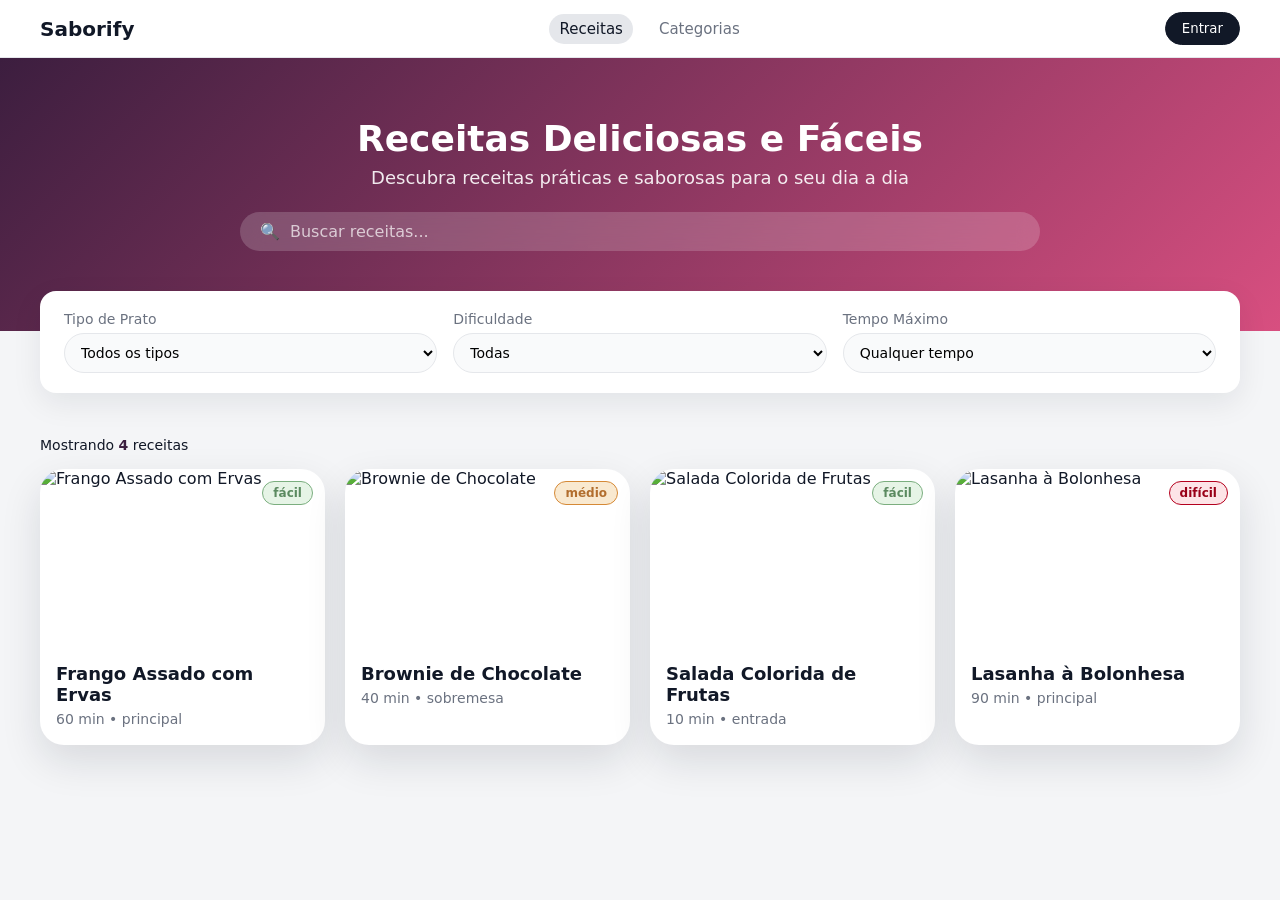
==== index.html @ 9bd96112 "Add new content" ====
<!DOCTYPE html>
<html lang="pt-PT">
<head>
  <meta charset="UTF-8" />
  <title>Receitas</title>
  <link rel="stylesheet" href="styles.css" />
</head>
<body>
  <!-- HEADER -->
  <header class="header">
    <div class="header-left">
      <span class="logo-text">Saborify</span>
    </div>

    <nav class="header-nav">
      <a href="index.html" class="nav-link active">Receitas</a>
      <a href="#" class="nav-link">Categorias</a>
    </nav>

    <div class="header-right">
      <button class="btn btn-outline">
        Entrar
      </button>
    </div>
  </header>

  <!-- HERO -->
  <section class="hero">
    <div class="hero-content">
      <h1>Receitas Deliciosas e Fáceis</h1>
      <p>Descubra receitas práticas e saborosas para o seu dia a dia</p>

      <div class="hero-search">
        <span class="search-icon">🔍</span>
        <input
          type="text"
          id="searchInput"
          placeholder="Buscar receitas..."
        />
      </div>
    </div>
  </section>

  <!-- FILTROS -->
  <section class="filters">
    <div class="filters-inner">
      <div class="filter-group">
        <label for="tipoPrato">Tipo de Prato</label>
        <select id="tipoPrato">
          <option value="">Todos os tipos</option>
          <option value="entrada">Entrada</option>
          <option value="principal">Prato principal</option>
          <option value="sobremesa">Sobremesa</option>
        </select>
      </div>

      <div class="filter-group">
        <label for="dificuldade">Dificuldade</label>
        <select id="dificuldade">
          <option value="">Todas</option>
          <option value="facil">Fácil</option>
          <option value="medio">Médio</option>
          <option value="dificil">Difícil</option>
        </select>
      </div>

      <div class="filter-group">
        <label for="tempoMaximo">Tempo Máximo</label>
        <select id="tempoMaximo">
          <option value="">Qualquer tempo</option>
          <option value="15">Até 15 min</option>
          <option value="30">Até 30 min</option>
          <option value="60">Até 1 hora</option>
          <option value="120">Até 2 horas</option>
        </select>
      </div>
    </div>
  </section>

  <!-- LISTA DE RECEITAS -->
  <main class="recipes-section">
    <div class="recipes-header">
      <span>Mostrando <span id="recipesCount">0</span> receitas</span>
    </div>

    <div id="recipesGrid" class="recipes-grid">
      <!-- Cards gerados via JS -->
    </div>
  </main>

  <script src="script.js"></script>
</body>
</html>
---- styles.css ----
* {
  box-sizing: border-box;
  margin: 0;
  padding: 0;
  font-family: system-ui, -apple-system, BlinkMacSystemFont, "Segoe UI", sans-serif;
}

body {
  background: #f4f5f7;
  color: #111827;
}

/* HEADER */

.header {
  display: flex;
  align-items: center;
  justify-content: space-between;
  padding: 12px 40px;
  background-color: #ffffff;
  border-bottom: 1px solid #e5e7eb;
  position: sticky;
  top: 0;
  z-index: 10;
}

.header-left {
  display: flex;
  align-items: center;
  gap: 8px;
}

.logo-icon {
  width: 32px;
  height: 32px;
  border-radius: 999px;
  background-color: #ffb300;
  display: flex;
  align-items: center;
  justify-content: center;
}

.logo-text {
  font-weight: 700;
  font-size: 20px;
}

.header-nav {
  display: flex;
  gap: 16px;
}

.header-nav .nav-link {
  text-decoration: none;
  color: #6b7280;
  font-weight: 500;
  font-size: 15px;
  padding: 6px 10px;
  border-radius: 999px;
}

.header-nav .nav-link:hover {
  background-color: #f3f4f6;
}

.header-nav .nav-link.active {
  color: #111827;
  background-color: #e5e7eb;
}

.header-right .btn {
  display: inline-flex;
  align-items: center;
  gap: 8px;
  padding: 8px 16px;
  border-radius: 999px;
  border: 1px solid #111827;
  background: #111827;
  color: #ffffff;
  cursor: pointer;
  font-weight: 500;
}

/* HERO */

.hero {
  background: linear-gradient(135deg, #3c1e3f, #d84f80);
  color: #ffffff;
  padding: 60px 40px 80px;
}

.hero-content {
  max-width: 800px;
  margin: 0 auto;
  text-align: center;
}

.hero h1 {
  font-size: 36px;
  margin-bottom: 8px;
}

.hero p {
  font-size: 18px;
  margin-bottom: 24px;
  opacity: 0.9;
}

.hero-search {
  background: rgba(255, 255, 255, 0.18);
  border-radius: 999px;
  padding: 10px 20px;
  display: flex;
  align-items: center;
  gap: 10px;
  backdrop-filter: blur(10px);
}

.hero-search input {
  flex: 1;
  border: none;
  background: transparent;
  color: #ffffff;
  outline: none;
  font-size: 16px;
}

.hero-search input::placeholder {
  color: rgba(255, 255, 255, 0.7);
}

/* FILTROS */

.filters {
  margin-top: -40px;
  padding: 0 40px 20px;
}

.filters-inner {
  background-color: #ffffff;
  border-radius: 16px;
  padding: 20px 24px;
  box-shadow: 0 10px 30px rgba(15, 23, 42, 0.08);
  display: grid;
  grid-template-columns: repeat(3, minmax(0, 1fr));
  gap: 16px;
}

.filter-group label {
  display: block;
  font-size: 14px;
  margin-bottom: 6px;
  color: #6b7280;
}

.filter-group select {
  width: 100%;
  padding: 10px 12px;
  border-radius: 999px;
  border: 1px solid #e5e7eb;
  background-color: #f9fafb;
  font-size: 14px;
}

/* LISTA DE RECEITAS */

.recipes-section {
  padding: 24px 40px 40px;
}

.recipes-header {
  margin-bottom: 16px;
  font-size: 14px;
}

.recipes-header span span {
  color: #3c1e3f;
  font-weight: 600;
}

.recipes-grid {
  display: grid;
  grid-template-columns: repeat(4, minmax(0, 1fr));
  gap: 20px;
}

/* CARD */

.recipe-card {
  background-color: #ffffff;
  border-radius: 24px;
  box-shadow: 0 16px 40px rgba(15, 23, 42, 0.12);
  overflow: hidden;
  display: flex;
  flex-direction: column;
}

.recipe-image {
  position: relative;
  width: 100%;
  height: 180px;
  overflow: hidden;
}

.recipe-image img {
  width: 100%;
  height: 100%;
  object-fit: cover;
}

.recipe-card-body {
  padding: 14px 16px 18px;
}

.recipe-title {
  font-size: 18px;
  font-weight: 700;
  margin-bottom: 6px;
  color: #111827;
}

.recipe-meta {
  font-size: 14px;
  color: #6b7280;
}

/* BADGE DIFICULDADE */

.badge {
  position: absolute;
  top: 12px;
  right: 12px;
  padding: 4px 10px;
  border-radius: 999px;
  font-size: 12px;
  font-weight: 600;
  border: 1px solid;
}

/* fácil – verde */
.badge.facil {
  border-color: #7bae7f;
  color: #5b8a60;
  background: #e6f4e6;
}

/* médio – laranja */
.badge.medio {
  border-color: #d58936;
  color: #b26e2e;
  background: #f9e9d0;
}

/* difícil – vermelho/vinho */
.badge.dificil {
  border-color: #b4001e;
  color: #990018;
  background: #fde4e7;
}

/* RESPONSIVO */

@media (max-width: 1024px) {
  .recipes-grid {
    grid-template-columns: repeat(3, minmax(0, 1fr));
  }
}

@media (max-width: 768px) {
  .header {
    padding: 12px 16px;
  }

  .hero {
    padding: 40px 16px 60px;
  }

  .filters {
    padding: 0 16px 20px;
  }

  .filters-inner {
    grid-template-columns: 1fr;
  }

  .recipes-section {
    padding: 24px 16px 32px;
  }

  .recipes-grid {
    grid-template-columns: repeat(2, minmax(0, 1fr));
  }
}

@media (max-width: 480px) {
  .recipes-grid {
    grid-template-columns: 1fr;
  }
}
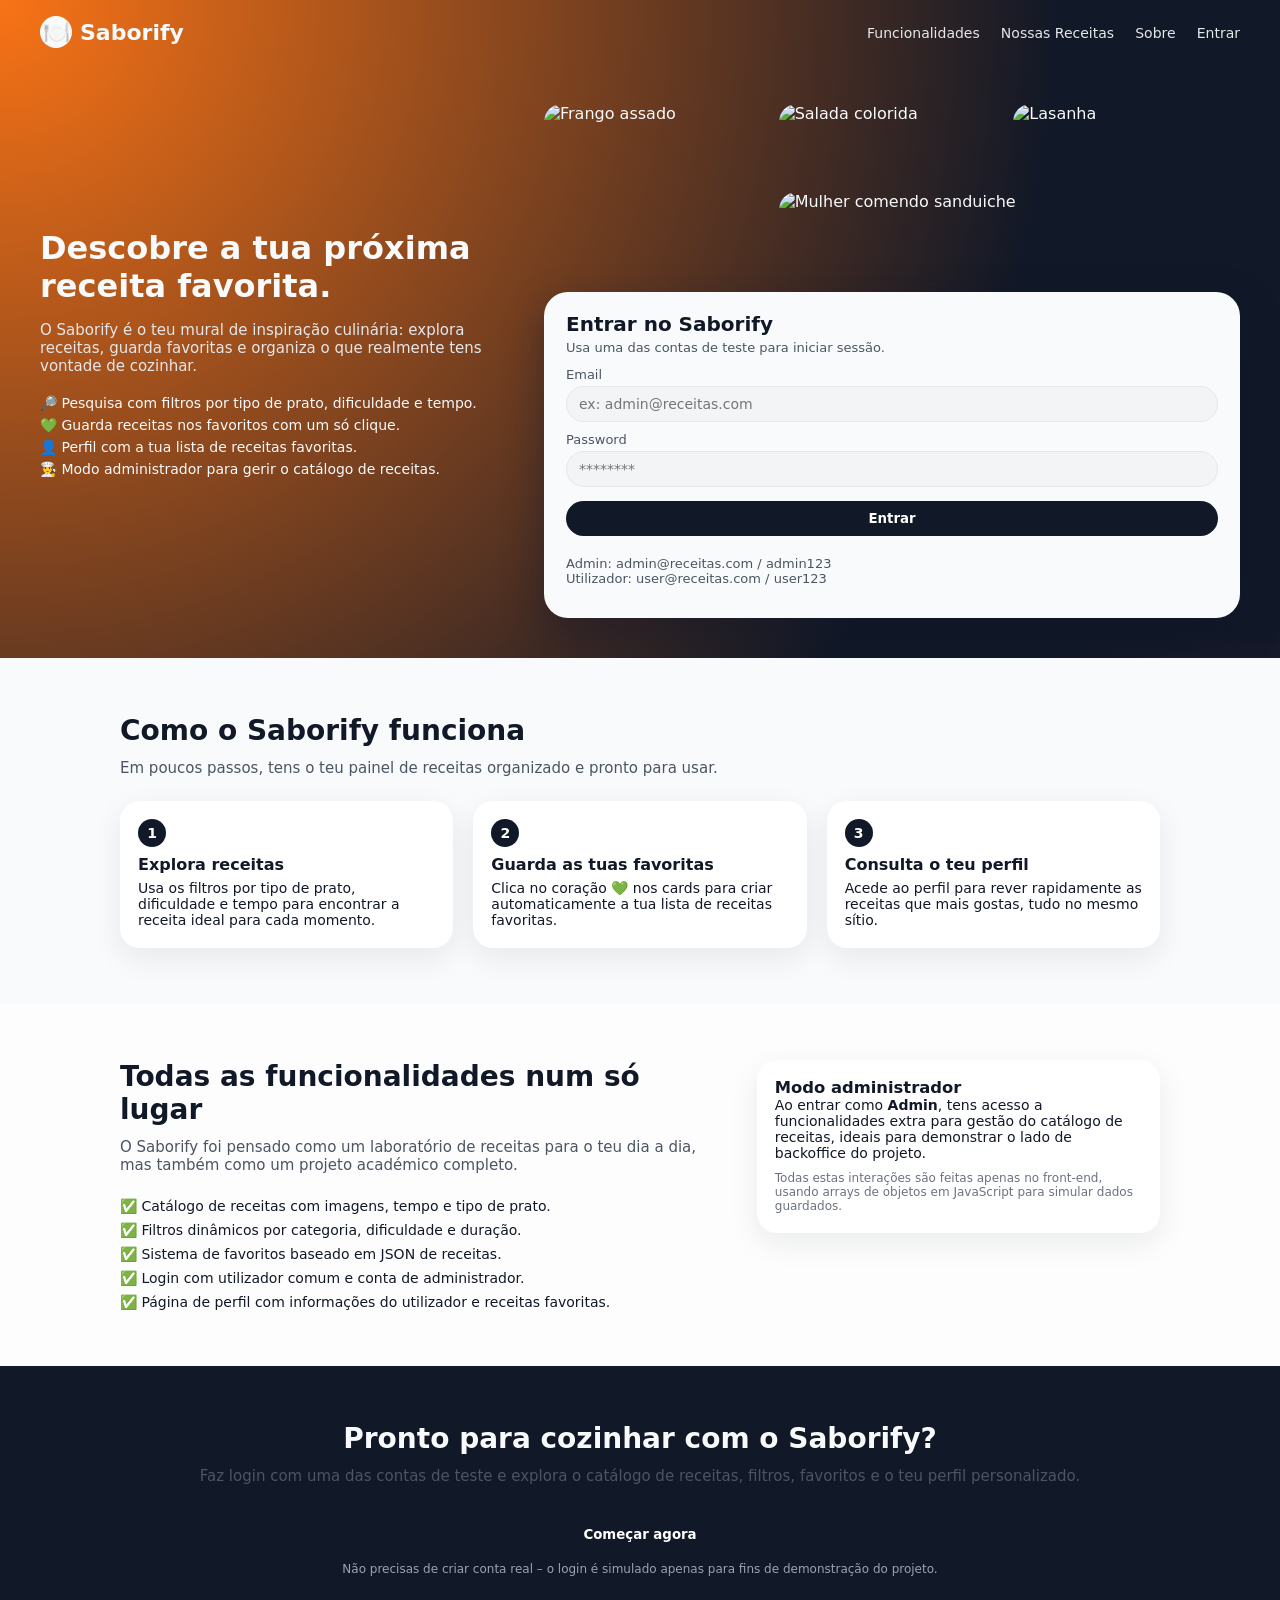
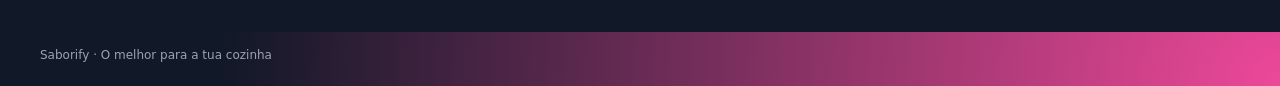
==== commit 4092e627: "Perfil" ====
--- a/index.html
+++ b/index.html
@@ -2,92 +2,223 @@
 <html lang="pt-PT">
 <head>
   <meta charset="UTF-8" />
-  <title>Receitas</title>
-  <link rel="stylesheet" href="styles.css" />
+  <title>Saborify – Descobre receitas incríveis</title>
+  <meta name="viewport" content="width=device-width, initial-scale=1" />
+  <link rel="stylesheet" href="landing.css" />
 </head>
-<body>
-  <!-- HEADER -->
-  <header class="header">
-    <div class="header-left">
+<body class="landing-body">
+  <!-- HEADER LANDING -->
+  <header class="landing-header">
+    <div class="landing-logo">
+      <span class="logo-icon">🍽️</span>
       <span class="logo-text">Saborify</span>
     </div>
 
-    <nav class="header-nav">
-      <a href="index.html" class="nav-link active">Receitas</a>
-      <a href="#" class="nav-link">Categorias</a>
+    <nav class="landing-nav">
+      <a href="#funcionalidades">Funcionalidades</a>
+      <a href="#nossas-receitas">Nossas Receitas</a>
+      <a href="#sobre">Sobre</a>
+      <a href="#login" class="landing-login-link">Entrar</a>
     </nav>
-
-    <div class="header-right">
-      <button class="btn btn-outline">
-        Entrar
-      </button>
-    </div>
   </header>
 
-  <!-- HERO -->
-  <section class="hero">
-    <div class="hero-content">
-      <h1>Receitas Deliciosas e Fáceis</h1>
-      <p>Descubra receitas práticas e saborosas para o seu dia a dia</p>
-
-      <div class="hero-search">
-        <span class="search-icon">🔍</span>
-        <input
-          type="text"
-          id="searchInput"
-          placeholder="Buscar receitas..."
-        />
+  <main>
+    <!-- HERO + MURAL + LOGIN (primeira dobra) -->
+    <section class="landing-main" id="top">
+      <!-- Lado esquerdo: texto principal -->
+      <section class="landing-content">
+        <h1>Descobre a tua próxima receita favorita.</h1>
+
+        <p class="landing-subtitle">
+          O Saborify é o teu mural de inspiração culinária: explora receitas, guarda favoritas
+          e organiza o que realmente tens vontade de cozinhar.
+        </p>
+
+        <ul class="landing-features">
+          <li>🔎 Pesquisa com filtros por tipo de prato, dificuldade e tempo.</li>
+          <li>💚 Guarda receitas nos favoritos com um só clique.</li>
+          <li>👤 Perfil com a tua lista de receitas favoritas.</li>
+          <li>👨‍🍳 Modo administrador para gerir o catálogo de receitas.</li>
+        </ul>
+      </section>
+
+      <!-- Lado direito: “mural” + cartão de login -->
+      <section class="landing-auth">
+        <!-- grade tipo Pinterest com imagens de comida -->
+        <div class="landing-masonry">
+          <div class="land-card land-card-tall">
+            <img src="https://www.aromaticasvivas.com/imgs/receitas/nelson_ribeiro_frango_ervas_arom_ticas.png" alt="Frango assado" />
+          </div>
+          <div class="land-card">
+            <img src="https://images.pexels.com/photos/1640777/pexels-photo-1640777.jpeg" alt="Salada colorida" />
+          </div>
+          <div class="land-card">
+            <img src="https://images.pexels.com/photos/803963/pexels-photo-803963.jpeg" alt="Lasanha" />
+          </div>
+          <div class="land-card land-card-wide">
+            <img src="https://i.pinimg.com/1200x/97/82/73/9782739fb224aa9d7692372f0f9a120e.jpg" alt="Mulher comendo sanduiche" />
+          </div>
+        </div>
+
+        <!-- cartão de login -->
+        <div class="landing-login-card" id="login">
+          <h2>Entrar no Saborify</h2>
+          <p>Usa uma das contas de teste para iniciar sessão.</p>
+
+          <form id="loginForm" class="login-form">
+            <div class="input-group">
+              <label for="email">Email</label>
+              <input
+                type="email"
+                id="email"
+                placeholder="ex: admin@receitas.com"
+                required
+              />
+            </div>
+
+            <div class="input-group">
+              <label for="password">Password</label>
+              <input
+                type="password"
+                id="password"
+                placeholder="********"
+                required
+              />
+            </div>
+
+            <button type="submit" class="btn-full">Entrar</button>
+
+            <p class="login-hint">
+              Admin: <code>admin@receitas.com</code> / <code>admin123</code><br />
+              Utilizador: <code>user@receitas.com</code> / <code>user123</code>
+            </p>
+
+            <p id="loginError" class="login-error" style="display: none;">
+              Email ou password inválidos.
+            </p>
+          </form>
+        </div>
+      </section>
+    </section>
+
+    <!-- SECTION: COMO FUNCIONA -->
+    <section class="lp-section lp-section-light" id="nossas-receitas">
+      <div class="lp-section-inner">
+        <h2>Como o Saborify funciona</h2>
+        <p class="lp-section-subtitle">
+          Em poucos passos, tens o teu painel de receitas organizado e pronto para usar.
+        </p>
+
+        <div class="lp-steps">
+          <div class="lp-step">
+            <span class="lp-step-number">1</span>
+            <h3>Explora receitas</h3>
+            <p>
+              Usa os filtros por tipo de prato, dificuldade e tempo para encontrar a receita ideal
+              para cada momento.
+            </p>
+          </div>
+          <div class="lp-step">
+            <span class="lp-step-number">2</span>
+            <h3>Guarda as tuas favoritas</h3>
+            <p>
+              Clica no coração 💚 nos cards para criar automaticamente a tua lista de receitas favoritas.
+            </p>
+          </div>
+          <div class="lp-step">
+            <span class="lp-step-number">3</span>
+            <h3>Consulta o teu perfil</h3>
+            <p>
+              Acede ao perfil para rever rapidamente as receitas que mais gostas, tudo no mesmo sítio.
+            </p>
+          </div>
+        </div>
       </div>
-    </div>
-  </section>
-
-  <!-- FILTROS -->
-  <section class="filters">
-    <div class="filters-inner">
-      <div class="filter-group">
-        <label for="tipoPrato">Tipo de Prato</label>
-        <select id="tipoPrato">
-          <option value="">Todos os tipos</option>
-          <option value="entrada">Entrada</option>
-          <option value="principal">Prato principal</option>
-          <option value="sobremesa">Sobremesa</option>
-        </select>
+    </section>
+
+    <!-- SECTION: FUNCIONALIDADES EM DETALHE -->
+    <section class="lp-section" id="funcionalidades">
+      <div class="lp-section-inner lp-two-columns">
+        <div>
+          <h2>Todas as funcionalidades num só lugar</h2>
+          <p class="lp-section-subtitle">
+            O Saborify foi pensado como um laboratório de receitas para o teu dia a dia,
+            mas também como um projeto académico completo.
+          </p>
+
+          <ul class="lp-feature-list">
+            <li>✅ Catálogo de receitas com imagens, tempo e tipo de prato.</li>
+            <li>✅ Filtros dinâmicos por categoria, dificuldade e duração.</li>
+            <li>✅ Sistema de favoritos baseado em JSON de receitas.</li>
+            <li>✅ Login com utilizador comum e conta de administrador.</li>
+            <li>✅ Página de perfil com informações do utilizador e receitas favoritas.</li>
+          </ul>
+        </div>
+
+        <div class="lp-feature-card">
+          <h3>Modo administrador</h3>
+          <p>
+            Ao entrar como <strong>Admin</strong>, tens acesso a funcionalidades extra para gestão
+            do catálogo de receitas, ideais para demonstrar o lado de backoffice do projeto.
+          </p>
+          <p class="lp-feature-note">
+            Todas estas interações são feitas apenas no front-end, usando arrays de objetos em JavaScript
+            para simular dados guardados.
+          </p>
+        </div>
       </div>
-
-      <div class="filter-group">
-        <label for="dificuldade">Dificuldade</label>
-        <select id="dificuldade">
-          <option value="">Todas</option>
-          <option value="facil">Fácil</option>
-          <option value="medio">Médio</option>
-          <option value="dificil">Difícil</option>
-        </select>
+    </section>
+
+    <!-- SECTION: CTA FINAL -->
+    <section class="lp-section lp-section-dark" id="cta-final">
+      <div class="lp-section-inner lp-section-center">
+        <h2>Pronto para cozinhar com o Saborify?</h2>
+        <p class="lp-section-subtitle">
+          Faz login com uma das contas de teste e explora o catálogo de receitas, filtros, favoritos e
+          o teu perfil personalizado.
+        </p>
+        <button
+          class="btn-full lp-cta-button"
+          type="button"
+          onclick="document.getElementById('email').focus()"
+        >
+          Começar agora
+        </button>
+        <p class="lp-small-note">
+          Não precisas de criar conta real – o login é simulado apenas para fins de demonstração do projeto.
+        </p>
       </div>
-
-      <div class="filter-group">
-        <label for="tempoMaximo">Tempo Máximo</label>
-        <select id="tempoMaximo">
-          <option value="">Qualquer tempo</option>
-          <option value="15">Até 15 min</option>
-          <option value="30">Até 30 min</option>
-          <option value="60">Até 1 hora</option>
-          <option value="120">Até 2 horas</option>
-        </select>
-      </div>
-    </div>
-  </section>
-
-  <!-- LISTA DE RECEITAS -->
-  <main class="recipes-section">
-    <div class="recipes-header">
-      <span>Mostrando <span id="recipesCount">0</span> receitas</span>
-    </div>
-
-    <div id="recipesGrid" class="recipes-grid">
-      <!-- Cards gerados via JS -->
-    </div>
+    </section>
   </main>
 
-  <script src="script.js"></script>
+  <footer id="sobre" class="landing-footer">
+    <p>Saborify · O melhor para a tua cozinha</p>
+  </footer>
+
+  <!-- JS: auth + lógica do formulário de login -->
+  <script src="auth.js"></script>
+  <script>
+    // Se já estiver logado, vai direto para a página de receitas
+    carregarUtilizador();
+    if (typeof utilizadorAtual !== "undefined" && utilizadorAtual) {
+      window.location.href = "receitas.html";
+    }
+
+    const form = document.getElementById("loginForm");
+    const errorEl = document.getElementById("loginError");
+
+    form.addEventListener("submit", function (e) {
+      e.preventDefault();
+      const email = document.getElementById("email").value.trim();
+      const password = document.getElementById("password").value.trim();
+
+      const ok = loginComCredenciais(email, password);
+      if (!ok) {
+        errorEl.style.display = "block";
+      } else {
+        errorEl.style.display = "none";
+      }
+    });
+  </script>
 </body>
 </html>
--- a/landing.css
+++ b/landing.css
@@ -0,0 +1,355 @@
+/* RESET / BASE DA LANDING */
+
+* {
+  box-sizing: border-box;
+  margin: 0;
+  padding: 0;
+  font-family: system-ui, -apple-system, BlinkMacSystemFont, "Segoe UI", sans-serif;
+}
+
+.landing-body {
+  min-height: 100vh;
+  background: radial-gradient(circle at top left, #f97316 0, transparent 50%),
+              radial-gradient(circle at bottom right, #ec4899 0, transparent 50%),
+              #111827;
+  color: #f9fafb;
+  height: auto;
+  overflow-y: auto; /* garante scroll */
+}
+
+/* HEADER LANDING */
+
+.landing-header {
+  display: flex;
+  align-items: center;
+  justify-content: space-between;
+  padding: 16px 40px;
+}
+
+.landing-logo {
+  display: flex;
+  align-items: center;
+  gap: 8px;
+  font-weight: 700;
+  font-size: 22px;
+}
+
+.landing-logo .logo-icon {
+  width: 32px;
+  height: 32px;
+  border-radius: 999px;
+  background: #f9fafb;
+  display: flex;
+  align-items: center;
+  justify-content: center;
+}
+
+.landing-nav a {
+  color: #e5e7eb;
+  text-decoration: none;
+  margin-left: 16px;
+  font-size: 14px;
+}
+
+.landing-nav a:hover {
+  text-decoration: underline;
+}
+
+/* MAIN LANDING (primeira dobra) */
+
+.landing-main {
+  display: grid;
+  grid-template-columns: minmax(0, 2fr) minmax(0, 3fr);
+  gap: 40px;
+  padding: 40px;
+  align-items: center;
+}
+
+/* CONTEÚDO ESQUERDA */
+
+.landing-content h1 {
+  font-size: 32px;
+  line-height: 1.2;
+  margin-bottom: 16px;
+}
+
+.landing-subtitle {
+  font-size: 15px;
+  color: #e5e7eb;
+  margin-bottom: 20px;
+}
+
+.landing-features {
+  list-style: none;
+  font-size: 14px;
+  display: flex;
+  flex-direction: column;
+  gap: 6px;
+  margin-bottom: 16px;
+}
+
+.landing-note {
+  font-size: 13px;
+  color: #d1d5db;
+}
+
+/* LADO DIREITO: MURAL + LOGIN */
+
+.landing-auth {
+  display: grid;
+  grid-template-rows: auto auto;
+  gap: 20px;
+}
+
+/* MURAL TIPO PINTEREST */
+
+.landing-masonry {
+  display: grid;
+  grid-template-columns: repeat(3, minmax(0, 1fr));
+  grid-auto-rows: 80px;
+  gap: 8px;
+}
+
+.land-card {
+  border-radius: 18px;
+  overflow: hidden;
+}
+
+.land-card img {
+  width: 100%;
+  height: 100%;
+  object-fit: cover;
+}
+
+.land-card-tall {
+  grid-row: span 2;
+}
+
+.land-card-wide {
+  grid-column: span 2;
+}
+
+/* CARTÃO DE LOGIN */
+
+.landing-login-card {
+  background: #f9fafb;
+  color: #111827;
+  border-radius: 24px;
+  padding: 20px 22px;
+  box-shadow: 0 16px 40px rgba(15, 23, 42, 0.45);
+}
+
+.landing-login-card h2 {
+  font-size: 20px;
+  margin-bottom: 4px;
+}
+
+.landing-login-card p {
+  font-size: 13px;
+  color: #4b5563;
+  margin-bottom: 12px;
+}
+
+/* FORMULÁRIO DE LOGIN NA LANDING */
+
+.login-form {
+  display: flex;
+  flex-direction: column;
+  gap: 10px;
+}
+
+.input-group label {
+  display: block;
+  font-size: 13px;
+  margin-bottom: 4px;
+  color: #4b5563;
+}
+
+.input-group input {
+  width: 100%;
+  padding: 9px 12px;
+  border-radius: 999px;
+  border: 1px solid #e5e7eb;
+  background: #f3f4f6;
+  font-size: 14px;
+}
+
+.btn-full {
+  width: 100%;
+  padding: 10px 16px;
+  border-radius: 999px;
+  border: none;
+  background: #111827;
+  color: #ffffff;
+  font-weight: 600;
+  cursor: pointer;
+  margin-top: 4px;
+}
+
+.login-hint {
+  margin-top: 10px;
+  font-size: 11px;
+  color: #6b7280;
+}
+
+.login-error {
+  margin-top: 8px;
+  font-size: 13px;
+  color: #b91c1c;
+}
+
+/* FOOTER LANDING */
+
+.landing-footer {
+  padding: 16px 40px 24px;
+  font-size: 12px;
+  color: #9ca3af;
+}
+
+/* MAIN GENÉRICO (sections abaixo) */
+
+main {
+  display: flex;
+  flex-direction: column;
+}
+
+/* SECTION GENÉRICA DA LANDING */
+
+.lp-section {
+  padding: 56px 40px;
+  background: #fdfdfd;
+  color: #111827;
+}
+
+.lp-section-light {
+  background: #f9fafb;
+}
+
+.lp-section-dark {
+  background: #111827;
+  color: #f9fafb;
+}
+
+.lp-section-inner {
+  max-width: 1040px;
+  margin: 0 auto;
+}
+
+.lp-section h2 {
+  font-size: 28px;
+  margin-bottom: 12px;
+}
+
+.lp-section-subtitle {
+  font-size: 15px;
+  color: #4b5563;
+  margin-bottom: 24px;
+}
+
+/* COMO FUNCIONA – STEPS */
+
+.lp-steps {
+  display: grid;
+  grid-template-columns: repeat(3, minmax(0, 1fr));
+  gap: 20px;
+}
+
+.lp-step {
+  background: #ffffff;
+  border-radius: 20px;
+  padding: 18px 18px 20px;
+  box-shadow: 0 10px 30px rgba(15, 23, 42, 0.08);
+  font-size: 14px;
+}
+
+.lp-step h3 {
+  font-size: 16px;
+  margin-bottom: 6px;
+}
+
+.lp-step-number {
+  display: inline-flex;
+  align-items: center;
+  justify-content: center;
+  width: 28px;
+  height: 28px;
+  border-radius: 999px;
+  background: #111827;
+  color: #ffffff;
+  font-size: 14px;
+  font-weight: 600;
+  margin-bottom: 8px;
+}
+
+/* SECTION DE FUNCIONALIDADES DETALHES */
+
+.lp-two-columns {
+  display: grid;
+  grid-template-columns: minmax(0, 3fr) minmax(0, 2fr);
+  gap: 32px;
+  align-items: flex-start;
+}
+
+.lp-feature-list {
+  list-style: none;
+  padding: 0;
+  font-size: 14px;
+  display: flex;
+  flex-direction: column;
+  gap: 8px;
+}
+
+.lp-feature-card {
+  background: #ffffff;
+  border-radius: 20px;
+  padding: 18px 18px 20px;
+  box-shadow: 0 10px 30px rgba(15, 23, 42, 0.08);
+  font-size: 14px;
+}
+
+.lp-feature-note {
+  margin-top: 10px;
+  font-size: 12px;
+  color: #6b7280;
+}
+
+/* CTA FINAL */
+
+.lp-section-center {
+  text-align: center;
+}
+
+.lp-cta-button {
+  max-width: 260px;
+  margin: 8px auto 0;
+}
+
+.lp-small-note {
+  margin-top: 10px;
+  font-size: 12px;
+  color: #9ca3af;
+}
+
+/* RESPONSIVO LANDING E SECTIONS */
+
+@media (max-width: 900px) {
+  .landing-main {
+    grid-template-columns: 1fr;
+  }
+
+  .landing-auth {
+    order: -1;
+  }
+
+  .lp-steps {
+    grid-template-columns: 1fr;
+  }
+
+  .lp-two-columns {
+    grid-template-columns: 1fr;
+  }
+
+  .lp-section {
+    padding: 40px 20px;
+  }
+}
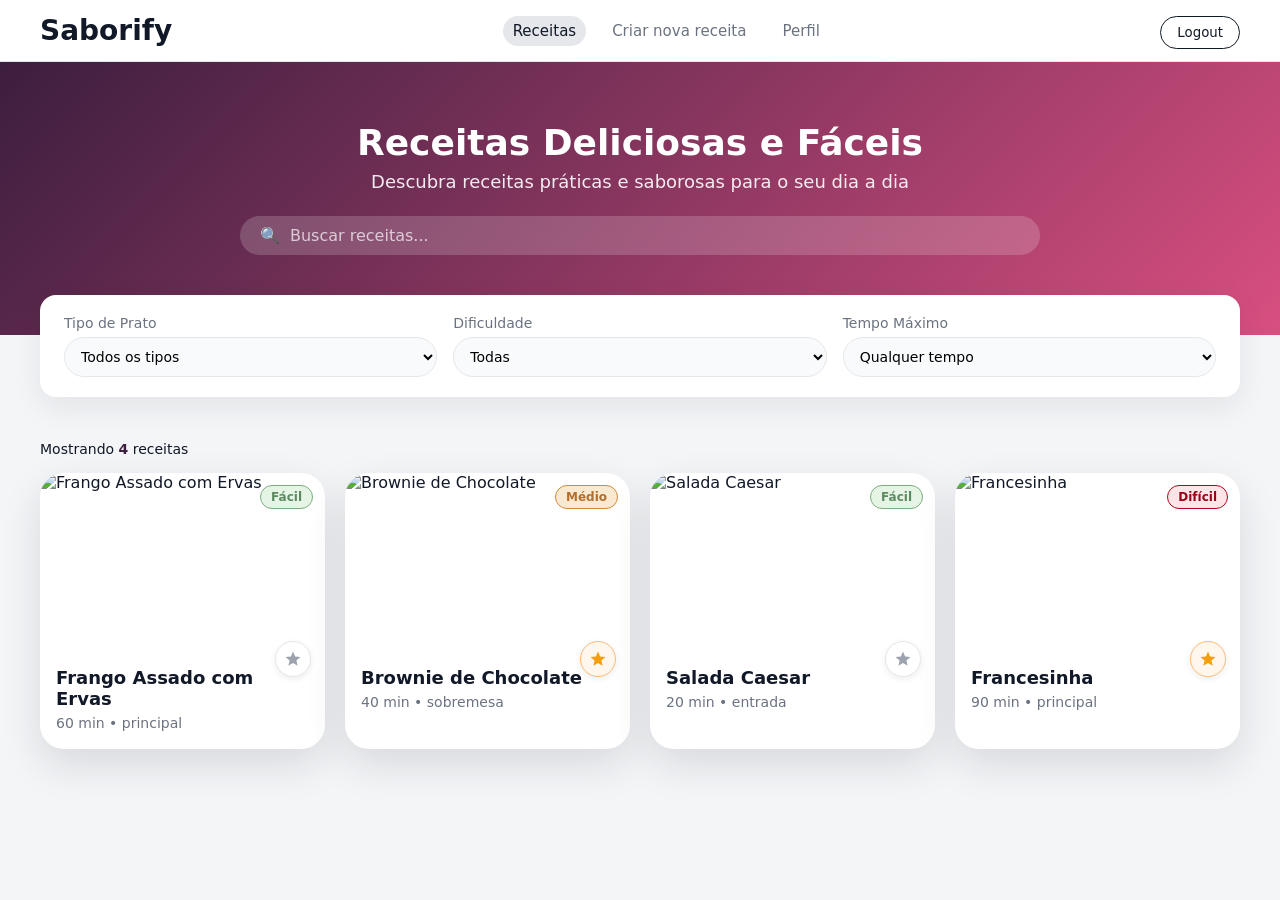
==== commit b759a986: "Novas Alterações" ====
--- a/index.html
+++ b/index.html
@@ -1,224 +1,158 @@
 <!DOCTYPE html>
 <html lang="pt-PT">
-<head>
-  <meta charset="UTF-8" />
-  <title>Saborify – Descobre receitas incríveis</title>
-  <meta name="viewport" content="width=device-width, initial-scale=1" />
-  <link rel="stylesheet" href="landing.css" />
-</head>
-<body class="landing-body">
-  <!-- HEADER LANDING -->
-  <header class="landing-header">
-    <div class="landing-logo">
-      <span class="logo-icon">🍽️</span>
-      <span class="logo-text">Saborify</span>
-    </div>
+  <head>
+    <meta charset="UTF-8" />
+    <title>Receitas</title>
+    <link rel="stylesheet" href="styles.css" />
+    <link rel="stylesheet" href="login.css">
+  </head>
+  <body>
+    <!-- HEADER -->
+    <header class="header">
+      <div class="header-left">
+        <span class="logo-text">Saborify</span>
+      </div>
 
-    <nav class="landing-nav">
-      <a href="#funcionalidades">Funcionalidades</a>
-      <a href="#nossas-receitas">Nossas Receitas</a>
-      <a href="#sobre">Sobre</a>
-      <a href="#login" class="landing-login-link">Entrar</a>
-    </nav>
-  </header>
+      <nav class="header-nav">
+        <a href="index.html" class="nav-link active">Receitas</a>
+        <a href="#" class="nav-link" id="linkCriarReceita"
+          >Criar nova receita</a
+        >
+        <a href="perfil.html?id=1" class="nav-link" id="linkPerfil">Perfil</a>
+      </nav>
 
-  <main>
-    <!-- HERO + MURAL + LOGIN (primeira dobra) -->
-    <section class="landing-main" id="top">
-      <!-- Lado esquerdo: texto principal -->
-      <section class="landing-content">
-        <h1>Descobre a tua próxima receita favorita.</h1>
+      <div class="header-right">
+        <button class="btn btn-outline" id="btnLogout">Logout</button>
+      </div>
+    </header>
 
-        <p class="landing-subtitle">
-          O Saborify é o teu mural de inspiração culinária: explora receitas, guarda favoritas
-          e organiza o que realmente tens vontade de cozinhar.
-        </p>
+    <!-- HERO -->
+    <section class="hero">
+      <div class="hero-content">
+        <h1>Receitas Deliciosas e Fáceis</h1>
+        <p>Descubra receitas práticas e saborosas para o seu dia a dia</p>
 
-        <ul class="landing-features">
-          <li>🔎 Pesquisa com filtros por tipo de prato, dificuldade e tempo.</li>
-          <li>💚 Guarda receitas nos favoritos com um só clique.</li>
-          <li>👤 Perfil com a tua lista de receitas favoritas.</li>
-          <li>👨‍🍳 Modo administrador para gerir o catálogo de receitas.</li>
-        </ul>
-      </section>
-
-      <!-- Lado direito: “mural” + cartão de login -->
-      <section class="landing-auth">
-        <!-- grade tipo Pinterest com imagens de comida -->
-        <div class="landing-masonry">
-          <div class="land-card land-card-tall">
-            <img src="https://www.aromaticasvivas.com/imgs/receitas/nelson_ribeiro_frango_ervas_arom_ticas.png" alt="Frango assado" />
-          </div>
-          <div class="land-card">
-            <img src="https://images.pexels.com/photos/1640777/pexels-photo-1640777.jpeg" alt="Salada colorida" />
-          </div>
-          <div class="land-card">
-            <img src="https://images.pexels.com/photos/803963/pexels-photo-803963.jpeg" alt="Lasanha" />
-          </div>
-          <div class="land-card land-card-wide">
-            <img src="https://i.pinimg.com/1200x/97/82/73/9782739fb224aa9d7692372f0f9a120e.jpg" alt="Mulher comendo sanduiche" />
-          </div>
-        </div>
-
-        <!-- cartão de login -->
-        <div class="landing-login-card" id="login">
-          <h2>Entrar no Saborify</h2>
-          <p>Usa uma das contas de teste para iniciar sessão.</p>
-
-          <form id="loginForm" class="login-form">
-            <div class="input-group">
-              <label for="email">Email</label>
-              <input
-                type="email"
-                id="email"
-                placeholder="ex: admin@receitas.com"
-                required
-              />
-            </div>
-
-            <div class="input-group">
-              <label for="password">Password</label>
-              <input
-                type="password"
-                id="password"
-                placeholder="********"
-                required
-              />
-            </div>
-
-            <button type="submit" class="btn-full">Entrar</button>
-
-            <p class="login-hint">
-              Admin: <code>admin@receitas.com</code> / <code>admin123</code><br />
-              Utilizador: <code>user@receitas.com</code> / <code>user123</code>
-            </p>
-
-            <p id="loginError" class="login-error" style="display: none;">
-              Email ou password inválidos.
-            </p>
-          </form>
-        </div>
-      </section>
-    </section>
-
-    <!-- SECTION: COMO FUNCIONA -->
-    <section class="lp-section lp-section-light" id="nossas-receitas">
-      <div class="lp-section-inner">
-        <h2>Como o Saborify funciona</h2>
-        <p class="lp-section-subtitle">
-          Em poucos passos, tens o teu painel de receitas organizado e pronto para usar.
-        </p>
-
-        <div class="lp-steps">
-          <div class="lp-step">
-            <span class="lp-step-number">1</span>
-            <h3>Explora receitas</h3>
-            <p>
-              Usa os filtros por tipo de prato, dificuldade e tempo para encontrar a receita ideal
-              para cada momento.
-            </p>
-          </div>
-          <div class="lp-step">
-            <span class="lp-step-number">2</span>
-            <h3>Guarda as tuas favoritas</h3>
-            <p>
-              Clica no coração 💚 nos cards para criar automaticamente a tua lista de receitas favoritas.
-            </p>
-          </div>
-          <div class="lp-step">
-            <span class="lp-step-number">3</span>
-            <h3>Consulta o teu perfil</h3>
-            <p>
-              Acede ao perfil para rever rapidamente as receitas que mais gostas, tudo no mesmo sítio.
-            </p>
-          </div>
+        <div class="hero-search">
+          <span class="search-icon">🔍</span>
+          <input
+            type="text"
+            id="searchInput"
+            placeholder="Buscar receitas..."
+          />
         </div>
       </div>
     </section>
 
-    <!-- SECTION: FUNCIONALIDADES EM DETALHE -->
-    <section class="lp-section" id="funcionalidades">
-      <div class="lp-section-inner lp-two-columns">
-        <div>
-          <h2>Todas as funcionalidades num só lugar</h2>
-          <p class="lp-section-subtitle">
-            O Saborify foi pensado como um laboratório de receitas para o teu dia a dia,
-            mas também como um projeto académico completo.
-          </p>
-
-          <ul class="lp-feature-list">
-            <li>✅ Catálogo de receitas com imagens, tempo e tipo de prato.</li>
-            <li>✅ Filtros dinâmicos por categoria, dificuldade e duração.</li>
-            <li>✅ Sistema de favoritos baseado em JSON de receitas.</li>
-            <li>✅ Login com utilizador comum e conta de administrador.</li>
-            <li>✅ Página de perfil com informações do utilizador e receitas favoritas.</li>
-          </ul>
+    <!-- FILTROS -->
+    <section class="filters">
+      <div class="filters-inner">
+        <div class="filter-group">
+          <label for="tipoPrato">Tipo de Prato</label>
+          <select id="tipoPrato">
+            <option value="">Todos os tipos</option>
+            <option value="entrada">Entrada</option>
+            <option value="principal">Prato principal</option>
+            <option value="sobremesa">Sobremesa</option>
+          </select>
         </div>
 
-        <div class="lp-feature-card">
-          <h3>Modo administrador</h3>
-          <p>
-            Ao entrar como <strong>Admin</strong>, tens acesso a funcionalidades extra para gestão
-            do catálogo de receitas, ideais para demonstrar o lado de backoffice do projeto.
-          </p>
-          <p class="lp-feature-note">
-            Todas estas interações são feitas apenas no front-end, usando arrays de objetos em JavaScript
-            para simular dados guardados.
-          </p>
+        <div class="filter-group">
+          <label for="dificuldade">Dificuldade</label>
+          <select id="dificuldade">
+            <option value="">Todas</option>
+            <option value="facil">Fácil</option>
+            <option value="medio">Médio</option>
+            <option value="dificil">Difícil</option>
+          </select>
+        </div>
+
+        <div class="filter-group">
+          <label for="tempoMaximo">Tempo Máximo</label>
+          <select id="tempoMaximo">
+            <option value="">Qualquer tempo</option>
+            <option value="15">Até 15 min</option>
+            <option value="30">Até 30 min</option>
+            <option value="60">Até 1 hora</option>
+            <option value="120">Até 2 horas</option>
+          </select>
         </div>
       </div>
     </section>
 
-    <!-- SECTION: CTA FINAL -->
-    <section class="lp-section lp-section-dark" id="cta-final">
-      <div class="lp-section-inner lp-section-center">
-        <h2>Pronto para cozinhar com o Saborify?</h2>
-        <p class="lp-section-subtitle">
-          Faz login com uma das contas de teste e explora o catálogo de receitas, filtros, favoritos e
-          o teu perfil personalizado.
-        </p>
-        <button
-          class="btn-full lp-cta-button"
-          type="button"
-          onclick="document.getElementById('email').focus()"
-        >
-          Começar agora
-        </button>
-        <p class="lp-small-note">
-          Não precisas de criar conta real – o login é simulado apenas para fins de demonstração do projeto.
-        </p>
+    <!-- LISTA DE RECEITAS -->
+    <main class="recipes-section">
+      <div class="recipes-header">
+        <span>Mostrando <span id="recipesCount">0</span> receitas</span>
       </div>
-    </section>
-  </main>
 
-  <footer id="sobre" class="landing-footer">
-    <p>Saborify · O melhor para a tua cozinha</p>
-  </footer>
+      <div id="recipesGrid" class="recipes-grid">
+        <!-- Cards gerados via JS -->
+      </div>
+    </main>
 
-  <!-- JS: auth + lógica do formulário de login -->
-  <script src="auth.js"></script>
-  <script>
-    // Se já estiver logado, vai direto para a página de receitas
-    carregarUtilizador();
-    if (typeof utilizadorAtual !== "undefined" && utilizadorAtual) {
-      window.location.href = "receitas.html";
-    }
 
-    const form = document.getElementById("loginForm");
-    const errorEl = document.getElementById("loginError");
+      <!-- MODAL DE DETALHE DA RECEITA -->
+  <div id="recipeModal" class="modal hidden">
+    <div class="modal-overlay" id="modalOverlay"></div>
 
-    form.addEventListener("submit", function (e) {
-      e.preventDefault();
-      const email = document.getElementById("email").value.trim();
-      const password = document.getElementById("password").value.trim();
+    <div class="modal-content">
+      <button class="modal-close" id="modalClose">&times;</button>
 
-      const ok = loginComCredenciais(email, password);
-      if (!ok) {
-        errorEl.style.display = "block";
-      } else {
-        errorEl.style.display = "none";
-      }
-    });
-  </script>
+      <div class="modal-header">
+        <img id="modalImage" src="" alt="" class="modal-image" />
+        <div class="modal-header-text">
+          <h2 id="modalTitle"></h2>
+          <p id="modalDescricao" class="modal-descricao"></p>
+
+          <div class="modal-tags">
+            <div class="tag-info">
+              <span class="tag-label">Tempo de preparo</span>
+              <span id="modalTempo" class="tag-value"></span>
+            </div>
+            <div class="tag-info">
+              <span class="tag-label">Dificuldade</span>
+              <span id="modalDificuldade" class="tag-value"></span>
+            </div>
+          </div>
+        </div>
+      </div>
+
+      <div class="modal-body">
+        <div class="modal-columns">
+          <div>
+            <h3 class="modal-section-title ingredientes-title">Ingredientes</h3>
+            <ul id="modalIngredientes" class="ingredientes-list"></ul>
+          </div>
+          <div>
+            <h3 class="modal-section-title preparo-title">Modo de Preparo</h3>
+            <ol id="modalPreparo" class="preparo-list"></ol>
+          </div>
+        </div>
+
+        <div class="modal-feedback">
+          <h3 class="modal-section-title">Avaliação & Comentários</h3>
+          <div class="rating">
+            <label>Dar nota:</label>
+            <select id="modalRating">
+              <option value="">Selecione...</option>
+              <option value="1">1 estrela</option>
+              <option value="2">2 estrelas</option>
+              <option value="3">3 estrelas</option>
+              <option value="4">4 estrelas</option>
+              <option value="5">5 estrelas</option>
+            </select>
+          </div>
+          <textarea id="modalComentario" placeholder="Escreva um comentário..."></textarea>
+          <button id="modalEnviarFeedback" class="btn">Enviar</button>
+        </div>
+      </div>
+    </div>
+  </div>
+
+  <script src="script.js"></script>
 </body>
-</html>+</html>
+
+    <script src="script.js"></script>
+  </body>
+</html>
--- a/styles.css
+++ b/styles.css
@@ -0,0 +1,717 @@
+/* RESET / BASE APP */
+
+* {
+  box-sizing: border-box;
+  margin: 0;
+  padding: 0;
+  font-family: system-ui, -apple-system, BlinkMacSystemFont, "Segoe UI", sans-serif;
+}
+
+body {
+  background: #f4f5f7;
+  color: #111827;
+}
+
+/* Brand colors */
+:root {
+  --brand-purple: #3c1e3f;
+  --brand-pink: #d84f80;
+  --brand-gradient: linear-gradient(135deg, var(--brand-purple), var(--brand-pink));
+  --text-muted: #6b7280;
+}
+
+/* HEADER */
+
+.header {
+  display: flex;
+  align-items: center;
+  justify-content: space-between;
+  padding: 12px 40px;
+  background-color: #ffffff;
+  border-bottom: 1px solid #e5e7eb;
+  position: sticky;
+  top: 0;
+  z-index: 10;
+}
+
+.header-left {
+  display: flex;
+  align-items: center;
+  gap: 8px;
+}
+
+.logo-text {
+  font-weight: 700;
+  font-size: 20px;
+}
+
+.header-nav {
+  display: flex;
+  gap: 16px;
+}
+
+.header-nav .nav-link {
+  text-decoration: none;
+  color: #6b7280;
+  font-weight: 500;
+  font-size: 15px;
+  padding: 6px 10px;
+  border-radius: 999px;
+}
+
+.header-nav .nav-link:hover {
+  background-color: #f3f4f6;
+}
+
+.header-nav .nav-link.active {
+  color: #111827;
+  background-color: #e5e7eb;
+}
+
+.header-right {
+  display: flex;
+  gap: 8px;
+}
+
+.header-right .btn {
+  display: inline-flex;
+  align-items: center;
+  gap: 8px;
+  padding: 8px 16px;
+  border-radius: 999px;
+  border: 1px solid #111827;
+  background: #111827;
+  color: #ffffff;
+  cursor: pointer;
+  font-weight: 500;
+}
+
+/* Outline variant used by Logout button */
+.header-right .btn.btn-outline {
+  background: transparent;
+  color: #111827;
+}
+
+.header-right .btn.btn-outline:hover {
+  background: #f3f4f6;
+}
+
+.btn-secondary {
+  display: inline-flex;
+  align-items: center;
+  gap: 6px;
+  padding: 8px 14px;
+  border-radius: 999px;
+  border: 1px solid #e5e7eb;
+  background: #f9fafb;
+  color: #111827;
+  cursor: pointer;
+  font-weight: 500;
+  font-size: 14px;
+}
+
+.btn-secondary:hover {
+  background: #e5e7eb;
+}
+
+/* HERO (APENAS NA PÁGINA DE RECEITAS) */
+
+.hero {
+  background: linear-gradient(135deg, #3c1e3f, #d84f80);
+  color: #ffffff;
+  padding: 60px 40px 80px;
+}
+
+.hero-content {
+  max-width: 800px;
+  margin: 0 auto;
+  text-align: center;
+}
+
+.hero h1 {
+  font-size: 36px;
+  margin-bottom: 8px;
+}
+
+.hero p {
+  font-size: 18px;
+  margin-bottom: 24px;
+  opacity: 0.9;
+}
+
+.hero-search {
+  background: rgba(255, 255, 255, 0.18);
+  border-radius: 999px;
+  padding: 10px 20px;
+  display: flex;
+  align-items: center;
+  gap: 10px;
+  backdrop-filter: blur(10px);
+}
+
+.hero-search input {
+  flex: 1;
+  border: none;
+  background: transparent;
+  color: #ffffff;
+  outline: none;
+  font-size: 16px;
+}
+
+.hero-search input::placeholder {
+  color: rgba(255, 255, 255, 0.7);
+}
+
+/* FILTROS */
+
+.filters {
+  margin-top: -40px;
+  padding: 0 40px 20px;
+}
+
+.filters-inner {
+  background-color: #ffffff;
+  border-radius: 16px;
+  padding: 20px 24px;
+  box-shadow: 0 10px 30px rgba(15, 23, 42, 0.08);
+  display: grid;
+  grid-template-columns: repeat(3, minmax(0, 1fr));
+  gap: 16px;
+}
+
+.filter-group label {
+  display: block;
+  font-size: 14px;
+  margin-bottom: 6px;
+  color: #6b7280;
+}
+
+.filter-group select {
+  width: 100%;
+  padding: 10px 12px;
+  border-radius: 999px;
+  border: 1px solid #e5e7eb;
+  background-color: #f9fafb;
+  font-size: 14px;
+}
+
+/* LISTA DE RECEITAS */
+
+.recipes-section {
+  padding: 24px 40px 40px;
+}
+
+.recipes-header {
+  margin-bottom: 16px;
+  font-size: 14px;
+}
+
+.recipes-header span span {
+  color: #3c1e3f;
+  font-weight: 600;
+}
+
+.recipes-grid {
+  display: grid;
+  grid-template-columns: repeat(4, minmax(0, 1fr));
+  gap: 20px;
+}
+
+/* CARD */
+
+.recipe-card {
+  background-color: #ffffff;
+  border-radius: 24px;
+  box-shadow: 0 16px 40px rgba(15, 23, 42, 0.12);
+  overflow: hidden;
+  display: flex;
+  flex-direction: column;
+  cursor: pointer;
+  position: relative;
+  transition: transform 0.18s ease, box-shadow 0.18s ease;
+}
+
+.recipe-card:hover {
+  transform: translateY(-3px);
+  box-shadow: 0 20px 48px rgba(15, 23, 42, 0.16);
+}
+
+.recipe-image {
+  position: relative;
+  width: 100%;
+  height: 180px;
+  overflow: hidden;
+}
+
+.recipe-image img {
+  width: 100%;
+  height: 100%;
+  object-fit: cover;
+}
+
+.recipe-card-body {
+  padding: 14px 16px 18px;
+}
+
+.recipe-title {
+  font-size: 18px;
+  font-weight: 700;
+  margin-bottom: 6px;
+  color: #111827;
+}
+
+.recipe-meta {
+  font-size: 14px;
+  color: #6b7280;
+}
+
+/* BOTÃO LIKE */
+
+
+/* BADGE DIFICULDADE */
+
+.badge {
+  position: absolute;
+  top: 12px;
+  right: 12px;
+  padding: 4px 10px;
+  border-radius: 999px;
+  font-size: 12px;
+  font-weight: 600;
+  border: 1px solid;
+}
+
+.badge.facil {
+  border-color: #7bae7f;
+  color: #5b8a60;
+  background: #e6f4e6;
+}
+
+.badge.medio {
+  border-color: #d58936;
+  color: #b26e2e;
+  background: #f9e9d0;
+}
+
+.badge.dificil {
+  border-color: #b4001e;
+  color: #990018;
+  background: #fde4e7;
+}
+
+/* PERFIL */
+
+.profile-main {
+  padding: 24px 40px 40px;
+}
+
+.profile-header {
+  margin-bottom: 24px;
+}
+
+.profile-card {
+  background: #ffffff;
+  border-radius: 20px;
+  padding: 20px 24px;
+  box-shadow: 0 10px 30px rgba(15, 23, 42, 0.08);
+}
+
+.profile-card h1 {
+  font-size: 24px;
+  margin-bottom: 12px;
+}
+
+.profile-info p {
+  font-size: 14px;
+  margin-bottom: 6px;
+}
+
+.profile-label {
+  font-weight: 600;
+  color: #4b5563;
+}
+
+.profile-favorites h2 {
+  font-size: 20px;
+  margin-bottom: 4px;
+}
+
+.profile-subtitle {
+  font-size: 14px;
+  color: #6b7280;
+  margin-bottom: 16px;
+}
+
+.profile-empty {
+  font-size: 14px;
+  color: #6b7280;
+  margin-top: 8px;
+}
+
+/* RESPONSIVO */
+
+@media (max-width: 1024px) {
+  .recipes-grid {
+    grid-template-columns: repeat(3, minmax(0, 1fr));
+  }
+}
+
+@media (max-width: 768px) {
+  .header {
+    padding: 12px 16px;
+  }
+
+  .hero {
+    padding: 40px 16px 60px;
+  }
+
+  .filters {
+    padding: 0 16px 20px;
+  }
+
+  .filters-inner {
+    grid-template-columns: 1fr;
+  }
+
+  .recipes-section,
+  .profile-main {
+    padding: 24px 16px 32px;
+  }
+
+  .recipes-grid {
+    grid-template-columns: repeat(2, minmax(0, 1fr));
+  }
+}
+
+@media (max-width: 480px) {
+  .recipes-grid {
+    grid-template-columns: 1fr;
+  }
+}
+
+
+
+/* LIKE NOS CARDS */
+
+.recipe-actions {
+  position: absolute;
+  top: 168px; /* image height (180px) minus half the button (36px/2) */
+  right: 14px;
+  padding: 0;
+  z-index: 2;
+}
+
+.recipe-actions .like-btn {
+  width: 36px;
+  height: 36px;
+  border-radius: 999px;
+  display: inline-flex;
+  align-items: center;
+  justify-content: center;
+  border: 1px solid #e5e7eb;
+  background: #ffffff;
+  color: #9ca3af; /* icon color */
+  cursor: pointer;
+  transition: transform 0.15s ease, background-color 0.15s ease, box-shadow 0.15s ease, border-color 0.15s ease, color 0.15s ease;
+  font-size: 0; /* hide the heart character in HTML */
+  box-shadow: 0 2px 6px rgba(15, 23, 42, 0.08);
+}
+
+.recipe-actions .like-btn:focus-visible {
+  outline: 2px solid rgba(245, 158, 11, 0.35);
+  outline-offset: 2px;
+}
+
+.recipe-actions .like-btn::before {
+  content: "";
+  width: 18px;
+  height: 18px;
+  background-color: currentColor;
+  -webkit-mask-image: url('data:image/svg+xml;utf8,<svg xmlns="http://www.w3.org/2000/svg" viewBox="0 0 24 24"><path fill="%23000" d="M12 17.27L18.18 21l-1.64-7.03L22 9.24l-7.19-.62L12 2 9.19 8.62 2 9.24l5.46 4.73L5.82 21z"/></svg>');
+  mask-image: url('data:image/svg+xml;utf8,<svg xmlns="http://www.w3.org/2000/svg" viewBox="0 0 24 24"><path fill="%23000" d="M12 17.27L18.18 21l-1.64-7.03L22 9.24l-7.19-.62L12 2 9.19 8.62 2 9.24l5.46 4.73L5.82 21z"/></svg>');
+  -webkit-mask-size: contain;
+  mask-size: contain;
+  -webkit-mask-position: center;
+  mask-position: center;
+  -webkit-mask-repeat: no-repeat;
+  mask-repeat: no-repeat;
+}
+
+.recipe-actions .like-btn:hover {
+  transform: scale(1.05);
+  background: #f9fafb;
+  box-shadow: 0 4px 12px rgba(15, 23, 42, 0.12);
+}
+
+.recipe-actions .like-btn.liked {
+  color: #f59e0b; /* amber */
+  background: #fff7ed; /* amber-50 */
+  border-color: #fdba74; /* amber-300 */
+}
+
+.recipe-actions .like-btn:active {
+  transform: scale(0.97);
+}
+
+/* MODAL */
+
+.modal.hidden {
+  display: none;
+}
+
+.modal {
+  position: fixed;
+  inset: 0;
+  z-index: 30;
+  display: flex;
+  align-items: center;
+  justify-content: center;
+}
+
+.modal-overlay {
+  position: absolute;
+  inset: 0;
+  background: rgba(15, 23, 42, 0.5);
+}
+
+.modal-content {
+  position: relative;
+  background: #ffffff;
+  border-radius: 24px;
+  max-width: 900px;
+  width: 100%;
+  max-height: 90vh;
+  overflow-y: auto;
+  box-shadow: 0 25px 60px rgba(15, 23, 42, 0.24);
+  border: 1px solid #f3f4f6;
+}
+
+.modal-close {
+  position: absolute;
+  top: 14px;
+  right: 18px;
+  border: none;
+  background: rgba(255, 255, 255, 0.9);
+  font-size: 24px;
+  cursor: pointer;
+  color: var(--brand-purple);
+  border-radius: 999px;
+  width: 36px;
+  height: 36px;
+}
+
+.modal-header {
+  display: flex;
+  flex-direction: column;
+}
+
+.modal-image {
+  width: 100%;
+  height: 260px;
+  object-fit: cover;
+  border-radius: 24px 24px 0 0;
+}
+
+.modal-header-text {
+  padding: 16px 24px 8px;
+}
+
+.modal-descricao {
+  color: var(--text-muted);
+  margin-top: 4px;
+}
+
+.modal-tags {
+  display: flex;
+  gap: 12px;
+  margin-top: 12px;
+}
+
+.tag-info {
+  position: relative;
+  background: #f9fafb;
+  padding: 8px 12px 8px 50px; /* more space between icon and text */
+  border-radius: 12px;
+  border: 1px solid #eef2f7;
+  box-shadow: 0 1px 3px rgba(15, 23, 42, 0.05);
+}
+
+/* icon glyph */
+.tag-info::after {
+  content: "";
+  position: absolute;
+  left: 12px;
+  top: 8px;
+  bottom: 8px; /* icon height equals chip height minus vertical padding */
+  aspect-ratio: 1; /* keep icon square */
+  background-color: #6b7280; /* overridden below */
+  -webkit-mask-size: contain;
+  mask-size: contain;
+  -webkit-mask-position: center;
+  mask-position: center;
+  -webkit-mask-repeat: no-repeat;
+  mask-repeat: no-repeat;
+}
+
+/* Tempo de Preparo icon (clock) */
+.modal-tags .tag-info:nth-child(1)::after {
+  background-color: var(--brand-pink);
+  -webkit-mask-image: url('data:image/svg+xml;utf8,<svg xmlns="http://www.w3.org/2000/svg" viewBox="0 0 24 24"><path fill="%23000" d="M12 20a8 8 0 1 0 0-16 8 8 0 0 0 0 16zm0-14a6 6 0 1 1 0 12 6 6 0 0 1 0-12zm1 6.17V8h-2v5h5v-2h-3z"/></svg>');
+  mask-image: url('data:image/svg+xml;utf8,<svg xmlns="http://www.w3.org/2000/svg" viewBox="0 0 24 24"><path fill="%23000" d="M12 20a8 8 0 1 0 0-16 8 8 0 0 0 0 16zm0-14a6 6 0 1 1 0 12 6 6 0 0 1 0-12zm1 6.17V8h-2v5h5v-2h-3z"/></svg>');
+}
+
+/* Dificuldade icon (trend up) */
+.modal-tags .tag-info:nth-child(2)::after {
+  background-color: #770a9e;
+  -webkit-mask-image: url('data:image/svg+xml;utf8,<svg xmlns="http://www.w3.org/2000/svg" viewBox="0 0 24 24"><path fill="%23000" d="M3 17h2.5l5-5 3 3 6.5-6.5V11H22V4h-7v1.5h2.5L13 10.5 10 7.5 3 15v2z"/></svg>');
+  mask-image: url('data:image/svg+xml;utf8,<svg xmlns="http://www.w3.org/2000/svg" viewBox="0 0 24 24"><path fill="%23000" d="M3 17h2.5l5-5 3 3 6.5-6.5V11H22V4h-7v1.5h2.5L13 10.5 10 7.5 3 15v2z"/></svg>');
+}
+
+.tag-label {
+  display: block;
+  font-size: 11px;
+  color: #6b7280;
+}
+
+.tag-value {
+  font-weight: bold;
+  font-size: 14px;
+  color: #111827;
+}
+
+.modal-body {
+  padding: 0 24px 24px;
+}
+
+.modal-columns {
+  display: grid;
+  grid-template-columns: repeat(2, minmax(0, 1fr));
+  gap: 28px;
+  margin-top: 8px;
+  align-items: start;
+}
+
+.modal-section-title {
+  font-size: 16px;
+  margin-bottom: 8px;
+  font-weight: 800;
+}
+
+
+.ingredientes-title {
+  color: var(--brand-purple);
+}
+
+
+.preparo-title {
+  color: var(--brand-pink);
+}
+
+/* ingredientes: green dot bullets */
+.ingredientes-list {
+  list-style: none;
+  padding-left: 0;
+  margin: 0;
+}
+
+.ingredientes-list li {
+  position: relative;
+  padding-left: 16px;
+  margin: 10px 0;
+  color: #374151;
+}
+
+.ingredientes-list li::before {
+  content: "";
+  position: absolute;
+  left: 0;
+  top: 0.6em;
+  width: 6px;
+  height: 6px;
+  border-radius: 999px;
+  background: #770a9e;
+}
+
+/* preparo: numbered orange badges */
+.preparo-list {
+  list-style: none;
+  counter-reset: step;
+  padding-left: 0;
+  margin: 0;
+}
+
+.preparo-list li {
+  counter-increment: step;
+  position: relative;
+  padding-left: 40px;
+  margin: 12px 0;
+  color: #374151;
+}
+
+.preparo-list li::before {
+  content: counter(step);
+  position: absolute;
+  left: 0;
+  top: 0.1em;
+  width: 26px;
+  height: 26px;
+  border-radius: 999px;
+  background: rgba(215, 79, 128, 0.11); /* amber-50 */
+  color: var(--brand-pink); /* amber-600 */
+  font-weight: 700;
+  font-size: 13px;
+  display: inline-flex;
+  align-items: center;
+  justify-content: center;
+}
+
+/* feedback */
+
+.modal-feedback {
+  margin-top: 24px;
+  border-top: 1px solid #e5e7eb;
+  padding-top: 16px;
+}
+
+.modal-feedback textarea {
+  width: 100%;
+  min-height: 80px;
+  margin: 8px 0 12px;
+  border-radius: 12px;
+  border: 1px solid #e5e7eb;
+  padding: 8px 10px;
+  resize: vertical;
+}
+.modal .btn {
+  gap: 8px;
+  padding: 10px 16px;
+  border-radius: 999px;
+  border: 0;
+  background: var(--brand-gradient);
+  color: #ffffff;
+  cursor: pointer;
+  font-weight: 600;
+  box-shadow: 0 6px 18px rgba(216, 79, 128, 0.25);
+  transition: transform 0.15s ease, box-shadow 0.15s ease, filter 0.15s ease;
+}
+
+.modal .btn:hover {
+  transform: translateY(-1px);
+  box-shadow: 0 10px 24px rgba(216, 79, 128, 0.28);
+  filter: brightness(1.05);
+}
+
+.modal .btn:active {
+  transform: translateY(0);
+  filter: brightness(0.98);
+}
+
+.rating select {
+  margin-left: 8px;
+}
+
+@media (max-width: 768px) {
+  .modal-columns {
+    grid-template-columns: 1fr;
+  }
+}
--- a/login.css
+++ b/login.css
@@ -0,0 +1,166 @@
+/* Reset mínimo */
+* {
+  margin: 0;
+  padding: 0;
+  box-sizing: border-box;
+  font-family: system-ui, sans-serif;
+}
+
+body.login-page {
+  background: #f5f6f8;
+  color: #111827;
+}
+
+/* LOGO + TAGLINE */
+.login-header {
+  text-align: center;
+  padding: 32px 0 10px;
+}
+
+.logo-text {
+  font-weight: 700;
+  font-size: 28px;
+}
+
+.tagline {
+  font-size: 14px;
+  color: #6b7280;
+  margin-top: 4px;
+}
+
+/* HERO */
+.hero-login {
+  text-align: center;
+  padding: 60px 24px;
+  background: linear-gradient(135deg, #3c1e3f, #d84f80);
+  color: #fff;
+  border-radius: 0 0 40px 40px;
+}
+
+.hero-login h1 {
+  font-size: 32px;
+  font-weight: 700;
+}
+
+.hero-desc {
+  margin-top: 10px;
+  font-size: 16px;
+  opacity: .9;
+}
+
+/* FEATURES */
+.features-section {
+  padding: 50px 24px;
+  text-align: center;
+}
+
+.features-section h2 {
+  font-size: 24px;
+  margin-bottom: 28px;
+}
+
+.features-grid {
+  display: grid;
+  grid-template-columns: repeat(3, 1fr);
+  gap: 18px;
+  max-width: 900px;
+  margin: 0 auto;
+}
+
+.feature-card {
+  background: #fff;
+  border-radius: 18px;
+  padding: 18px 20px;
+  box-shadow: 0 8px 28px rgba(0,0,0,.08);
+}
+
+.feature-card h3 {
+  font-size: 18px;
+  margin-bottom: 6px;
+}
+
+.feature-card p {
+  font-size: 14px;
+  color: #4b5563;
+}
+
+/* LOGIN SECTION */
+.login-section {
+  margin: 40px auto 60px;
+  max-width: 900px;
+  display: grid;
+  grid-template-columns: 1fr 1fr;
+  gap: 30px;
+  padding: 0 24px;
+}
+
+.login-left h2 {
+  font-size: 22px;
+  margin-bottom: 10px;
+}
+
+.demo-tip {
+  font-size: 14px;
+  color: #6b7280;
+  margin-bottom: 10px;
+}
+
+.demo-list {
+  margin-left: 18px;
+  margin-top: 6px;
+  font-size: 14px;
+}
+
+.login-box {
+  background: #fff;
+  border-radius: 20px;
+  padding: 22px 24px;
+  box-shadow: 0 8px 28px rgba(0,0,0,.10);
+}
+
+.form-group {
+  margin-bottom: 14px;
+}
+
+.form-group label {
+  display: block;
+  margin-bottom: 4px;
+  font-size: 14px;
+}
+
+.form-group input {
+  width: 100%;
+  padding: 9px 10px;
+  border-radius: 10px;
+  border: 1px solid #d1d5db;
+  font-size: 14px;
+}
+
+.btn {
+  width: 100%;
+  padding: 9px 10px;
+  border-radius: 10px;
+  background: #111827;
+  color: #fff;
+  border: none;
+  font-weight: 500;
+  margin-top: 4px;
+  cursor: pointer;
+}
+
+.login-erro {
+  margin-top: 8px;
+  font-size: 13px;
+  color: #b91c1c;
+}
+
+/* Responsivo */
+@media (max-width: 840px) {
+  .features-grid {
+    grid-template-columns: 1fr;
+  }
+
+  .login-section {
+    grid-template-columns: 1fr;
+  }
+}
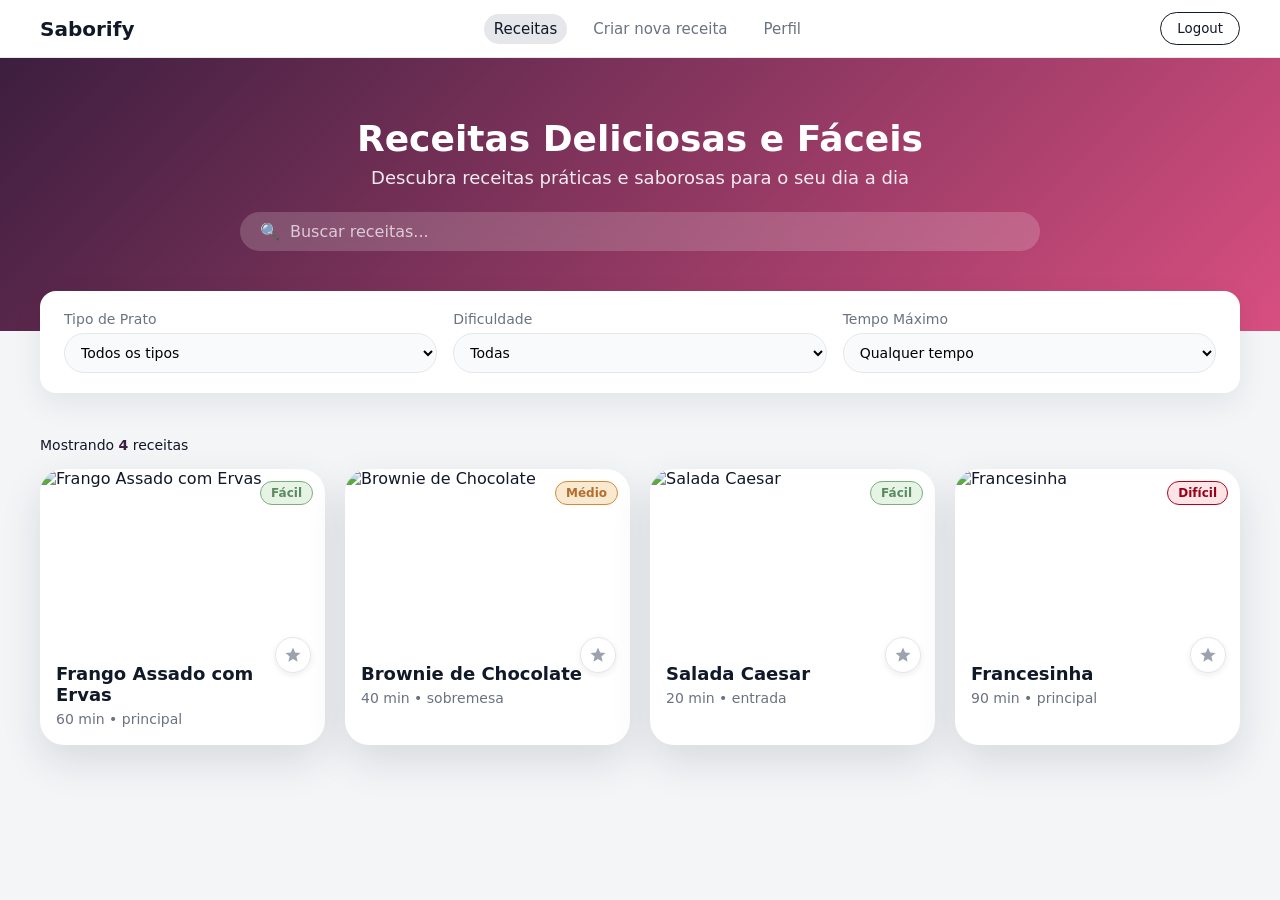
==== commit 26f11ba8: "save before bug" ====
--- a/index.html
+++ b/index.html
@@ -2,29 +2,31 @@
 <html lang="pt-PT">
   <head>
     <meta charset="UTF-8" />
+    <meta name="viewport" content="width=device-width, initial-scale=1" />
     <title>Receitas</title>
     <link rel="stylesheet" href="styles.css" />
-    <link rel="stylesheet" href="login.css">
   </head>
   <body>
     <!-- HEADER -->
-    <header class="header">
-      <div class="header-left">
-        <span class="logo-text">Saborify</span>
-      </div>
+     <header class="header">
+  <div class="header-left">
+    <span class="logo-text">Saborify</span>
+    <button class="nav-toggle" type="button" aria-label="Abrir menu" aria-expanded="false" aria-controls="siteNav">
+      <span class="nav-toggle-icon" aria-hidden="true"></span>
+    </button>
+  </div>
 
-      <nav class="header-nav">
-        <a href="index.html" class="nav-link active">Receitas</a>
-        <a href="#" class="nav-link" id="linkCriarReceita"
-          >Criar nova receita</a
-        >
-        <a href="perfil.html?id=1" class="nav-link" id="linkPerfil">Perfil</a>
-      </nav>
+  <nav class="header-nav" id="siteNav">
+    <a href="index.html" class="nav-link active">Receitas</a>
+    <a href="pages/criar/criar.html" class="nav-link" id="linkCriarReceita">Criar nova receita</a>
+    <a href="pages/perfil/perfil.html" class="nav-link" id="linkPerfil">Perfil</a>
+    <a href="pages/admin/admin.html" class="nav-link" id="linkAdmin">Gerir receitas</a>
+  </nav>
 
-      <div class="header-right">
-        <button class="btn btn-outline" id="btnLogout">Logout</button>
-      </div>
-    </header>
+  <div class="header-right">
+    <button class="btn btn-outline" id="btnLogout">Logout</button>
+  </div>
+</header>
 
     <!-- HERO -->
     <section class="hero">
@@ -149,10 +151,7 @@
     </div>
   </div>
 
+  <script src="utils.js"></script>
   <script src="script.js"></script>
-</body>
-</html>
-
-    <script src="script.js"></script>
   </body>
 </html>
--- a/styles.css
+++ b/styles.css
@@ -1,5 +1,4 @@
-/* RESET / BASE APP */
-
+/* BASE */
 * {
   box-sizing: border-box;
   margin: 0;
@@ -7,12 +6,21 @@
   font-family: system-ui, -apple-system, BlinkMacSystemFont, "Segoe UI", sans-serif;
 }
 
+html {
+  -webkit-text-size-adjust: 100%;
+}
+
 body {
   background: #f4f5f7;
   color: #111827;
 }
 
-/* Brand colors */
+img {
+  max-width: 100%;
+  height: auto;
+}
+
+/* Cores da marca */
 :root {
   --brand-purple: #3c1e3f;
   --brand-pink: #d84f80;
@@ -20,18 +28,18 @@
   --text-muted: #6b7280;
 }
 
-/* HEADER */
+/* CABEÇALHO */
 
 .header {
   display: flex;
   align-items: center;
   justify-content: space-between;
   padding: 12px 40px;
-  background-color: #ffffff;
   border-bottom: 1px solid #e5e7eb;
   position: sticky;
   top: 0;
   z-index: 10;
+  background-color: #ffffff;
 }
 
 .header-left {
@@ -43,6 +51,54 @@
 .logo-text {
   font-weight: 700;
   font-size: 20px;
+}
+
+.nav-toggle {
+  display: none;
+  width: 40px;
+  height: 40px;
+  align-items: center;
+  justify-content: center;
+  border-radius: 999px;
+  border: 1px solid #e5e7eb;
+  background: #ffffff;
+  cursor: pointer;
+}
+
+.nav-toggle:hover {
+  background: #f3f4f6;
+}
+
+.nav-toggle:focus-visible {
+  outline: 2px solid rgba(60, 30, 63, 0.35);
+  outline-offset: 2px;
+}
+
+.nav-toggle-icon {
+  width: 18px;
+  height: 12px;
+  display: inline-block;
+  position: relative;
+}
+
+.nav-toggle-icon::before,
+.nav-toggle-icon::after {
+  content: "";
+  position: absolute;
+  left: 0;
+  right: 0;
+  height: 2px;
+  background: #111827;
+  border-radius: 2px;
+}
+
+.nav-toggle-icon::before {
+  top: 0;
+  box-shadow: 0 5px 0 0 #111827;
+}
+
+.nav-toggle-icon::after {
+  bottom: 0;
 }
 
 .header-nav {
@@ -86,7 +142,7 @@
   font-weight: 500;
 }
 
-/* Outline variant used by Logout button */
+/* Variante contorno (botão Logout) */
 .header-right .btn.btn-outline {
   background: transparent;
   color: #111827;
@@ -112,6 +168,40 @@
 
 .btn-secondary:hover {
   background: #e5e7eb;
+}
+
+/* MENU (hambúrguer) em telas pequenas */
+@media (max-width: 900px) {
+  .header {
+    padding: 12px 16px;
+  }
+
+  .nav-toggle {
+    display: inline-flex;
+  }
+
+  .header-nav {
+    display: none;
+    position: absolute;
+    top: 100%;
+    left: 0;
+    right: 0;
+    background: #ffffff;
+    border-bottom: 1px solid #e5e7eb;
+    box-shadow: 0 18px 40px rgba(15, 23, 42, 0.12);
+    padding: 10px 16px 14px;
+    flex-direction: column;
+    gap: 8px;
+  }
+
+  .header.is-nav-open .header-nav {
+    display: flex;
+  }
+
+  .header-nav .nav-link {
+    padding: 10px 12px;
+    border-radius: 12px;
+  }
 }
 
 /* HERO (APENAS NA PÁGINA DE RECEITAS) */
@@ -360,7 +450,6 @@
   .header {
     padding: 12px 16px;
   }
-
   .hero {
     padding: 40px 16px 60px;
   }
@@ -395,7 +484,7 @@
 
 .recipe-actions {
   position: absolute;
-  top: 168px; /* image height (180px) minus half the button (36px/2) */
+  top: 168px; 
   right: 14px;
   padding: 0;
   z-index: 2;
@@ -410,10 +499,10 @@
   justify-content: center;
   border: 1px solid #e5e7eb;
   background: #ffffff;
-  color: #9ca3af; /* icon color */
+  color: #9ca3af;
   cursor: pointer;
   transition: transform 0.15s ease, background-color 0.15s ease, box-shadow 0.15s ease, border-color 0.15s ease, color 0.15s ease;
-  font-size: 0; /* hide the heart character in HTML */
+  font-size: 0;
   box-shadow: 0 2px 6px rgba(15, 23, 42, 0.08);
 }
 
@@ -444,16 +533,16 @@
 }
 
 .recipe-actions .like-btn.liked {
-  color: #f59e0b; /* amber */
-  background: #fff7ed; /* amber-50 */
-  border-color: #fdba74; /* amber-300 */
+  color: #f59e0b;
+  background: #fff7ed;
+  border-color: #fdba74;
 }
 
 .recipe-actions .like-btn:active {
   transform: scale(0.97);
 }
 
-/* MODAL */
+/* JANELA MODAL */
 
 .modal.hidden {
   display: none;
@@ -479,7 +568,8 @@
   background: #ffffff;
   border-radius: 24px;
   max-width: 900px;
-  width: 100%;
+  width: calc(100% - 32px);
+  margin: 16px;
   max-height: 90vh;
   overflow-y: auto;
   box-shadow: 0 25px 60px rgba(15, 23, 42, 0.24);
@@ -530,21 +620,21 @@
 .tag-info {
   position: relative;
   background: #f9fafb;
-  padding: 8px 12px 8px 50px; /* more space between icon and text */
+  padding: 8px 12px 8px 50px;
   border-radius: 12px;
   border: 1px solid #eef2f7;
   box-shadow: 0 1px 3px rgba(15, 23, 42, 0.05);
 }
 
-/* icon glyph */
+/* Ícone */
 .tag-info::after {
   content: "";
   position: absolute;
   left: 12px;
   top: 8px;
-  bottom: 8px; /* icon height equals chip height minus vertical padding */
-  aspect-ratio: 1; /* keep icon square */
-  background-color: #6b7280; /* overridden below */
+  bottom: 8px;
+  aspect-ratio: 1;
+  background-color: #6b7280;
   -webkit-mask-size: contain;
   mask-size: contain;
   -webkit-mask-position: center;
@@ -553,14 +643,14 @@
   mask-repeat: no-repeat;
 }
 
-/* Tempo de Preparo icon (clock) */
+/* Ícone do tempo de preparo */
 .modal-tags .tag-info:nth-child(1)::after {
   background-color: var(--brand-pink);
   -webkit-mask-image: url('data:image/svg+xml;utf8,<svg xmlns="http://www.w3.org/2000/svg" viewBox="0 0 24 24"><path fill="%23000" d="M12 20a8 8 0 1 0 0-16 8 8 0 0 0 0 16zm0-14a6 6 0 1 1 0 12 6 6 0 0 1 0-12zm1 6.17V8h-2v5h5v-2h-3z"/></svg>');
   mask-image: url('data:image/svg+xml;utf8,<svg xmlns="http://www.w3.org/2000/svg" viewBox="0 0 24 24"><path fill="%23000" d="M12 20a8 8 0 1 0 0-16 8 8 0 0 0 0 16zm0-14a6 6 0 1 1 0 12 6 6 0 0 1 0-12zm1 6.17V8h-2v5h5v-2h-3z"/></svg>');
 }
 
-/* Dificuldade icon (trend up) */
+/* Ícone da dificuldade */
 .modal-tags .tag-info:nth-child(2)::after {
   background-color: #770a9e;
   -webkit-mask-image: url('data:image/svg+xml;utf8,<svg xmlns="http://www.w3.org/2000/svg" viewBox="0 0 24 24"><path fill="%23000" d="M3 17h2.5l5-5 3 3 6.5-6.5V11H22V4h-7v1.5h2.5L13 10.5 10 7.5 3 15v2z"/></svg>');
@@ -607,7 +697,7 @@
   color: var(--brand-pink);
 }
 
-/* ingredientes: green dot bullets */
+/* Ingredientes: marcadores */
 .ingredientes-list {
   list-style: none;
   padding-left: 0;
@@ -632,7 +722,7 @@
   background: #770a9e;
 }
 
-/* preparo: numbered orange badges */
+/* Preparo: numeração */
 .preparo-list {
   list-style: none;
   counter-reset: step;
@@ -656,8 +746,8 @@
   width: 26px;
   height: 26px;
   border-radius: 999px;
-  background: rgba(215, 79, 128, 0.11); /* amber-50 */
-  color: var(--brand-pink); /* amber-600 */
+  background: rgba(215, 79, 128, 0.11);
+  color: var(--brand-pink);
   font-weight: 700;
   font-size: 13px;
   display: inline-flex;
@@ -665,7 +755,7 @@
   justify-content: center;
 }
 
-/* feedback */
+/* Avaliação e comentários */
 
 .modal-feedback {
   margin-top: 24px;
